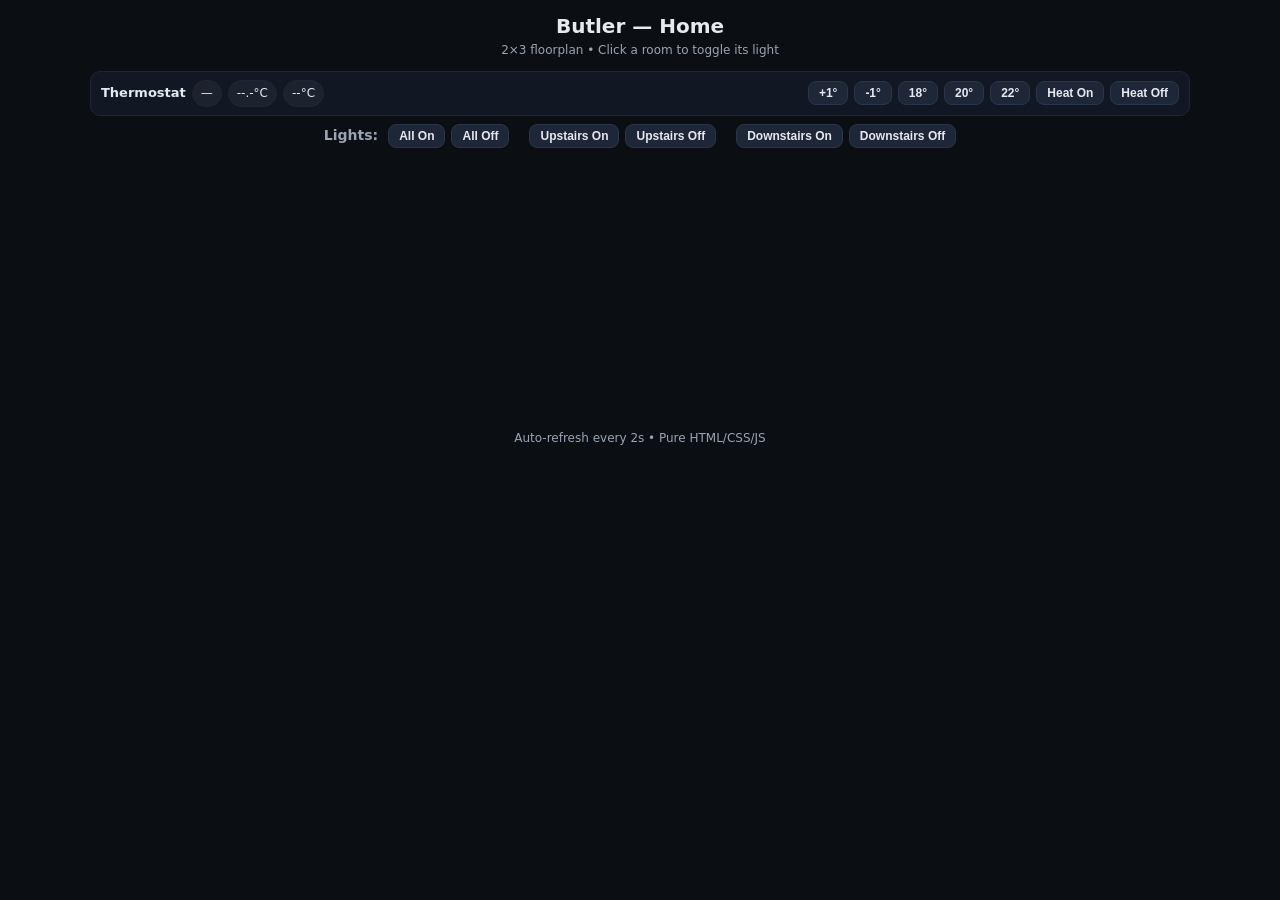
==== frontend/index.html @ 64c31430 "decent first local working text-to-text app" ====
<!doctype html>
<html lang="en">
<head>
  <meta charset="utf-8" />
  <title>Butler — Home Floorplan</title>
  <meta name="viewport" content="width=device-width, initial-scale=1" />
  <link rel="stylesheet" href="styles.css">
</head>
<body>
  <header>
    <h1>Butler — Home</h1>
    <p class="subtitle">2×3 floorplan • Click a room to toggle its light</p>

    <!-- Thermostat bar (house-level) -->
    <div id="thermo-bar" class="thermo">
      <div class="thermo-left">
        <span class="thermo-title">Thermostat</span>
        <span id="thermo-mode"    class="thermo-chip">—</span>
        <span id="thermo-current" class="thermo-chip">--.-°C</span>
        <span id="thermo-target"  class="thermo-chip">--°C</span>
      </div>
      <div class="thermo-right">
        <button class="tbtn" data-thermo="increase">+1°</button>
        <button class="tbtn" data-thermo="decrease">-1°</button>
        <button class="tbtn" data-thermo="set" data-value="18">18°</button>
        <button class="tbtn" data-thermo="set" data-value="20">20°</button>
        <button class="tbtn" data-thermo="set" data-value="22">22°</button>
        <button class="tbtn" data-thermo="on">Heat On</button>
        <button class="tbtn" data-thermo="off">Heat Off</button>
      </div>
    </div>

    <!-- Lights toolbar -->
    <div class="toolbar">
      <span class="tb-label">Lights:</span>
      <button class="tbtn" data-scope="all"        data-device="light" data-action="turn_on">All On</button>
      <button class="tbtn" data-scope="all"        data-device="light" data-action="turn_off">All Off</button>
      <span class="sep"></span>
      <button class="tbtn" data-scope="upstairs"   data-device="light" data-action="turn_on">Upstairs On</button>
      <button class="tbtn" data-scope="upstairs"   data-device="light" data-action="turn_off">Upstairs Off</button>
      <span class="sep"></span>
      <button class="tbtn" data-scope="downstairs" data-device="light" data-action="turn_on">Downstairs On</button>
      <button class="tbtn" data-scope="downstairs" data-device="light" data-action="turn_off">Downstairs Off</button>
    </div>
  </header>

  <!-- FLOORPLAN GRID (THIS PART WAS MISSING!) -->
  <main id="floorplan" class="floorplan"></main>

  <footer>Auto-refresh every 2s • Pure HTML/CSS/JS</footer>

  <script src="app.js"></script>
</body>
</html>
---- frontend/styles.css ----
:root{
  --bg:#0b0f14;
  --panel:#111723;
  --ink:#e6e9ef;
  --muted:#9aa4b2;
  --accent:#66b2ff;
  --on:#ffd54a;
  --off:#2a3547;
  --glow:rgba(255,213,74,.55);
  --border:#1e2737;
  --card:#121821;
}

/* ---------- Base ---------- */
*{box-sizing:border-box;}
body{
  margin:0;
  background:var(--bg);
  color:var(--ink);
  font:14px/1.4 system-ui,-apple-system,Segoe UI,Roboto,Arial;
}
header{text-align:center;padding:12px 10px;}
h1{margin:0;font-size:20px;}
.subtitle{color:var(--muted);font-size:12px;margin-top:2px;}
footer{text-align:center;color:var(--muted);padding:8px 0 18px;font-size:12px;}

/* ---------- Toolbar Buttons ---------- */
.toolbar{
  display:flex;
  justify-content:center;
  align-items:center;
  flex-wrap:wrap;
  gap:6px;
  margin-top:8px;
}
.tb-label{
  font-weight:600;
  color:var(--muted);
  margin-right:4px;
}
.tbtn{
  background:#1e2737;
  border:1px solid #2a3547;
  border-radius:8px;
  padding:4px 10px;
  font-size:12px;
  font-weight:600;
  cursor:pointer;
  color:var(--ink);
  transition:background .12s ease, transform .06s ease;
}
.tbtn:hover{background:#253047;}
.tbtn:active{transform:translateY(1px);}
.sep{width:8px;display:inline-block;}

/* ---------- Thermostat Bar ---------- */
.thermo{
  max-width:1100px;
  margin:8px auto 0 auto;
  background:var(--panel);
  border:1px solid var(--border);
  border-radius:10px;
  padding:8px 10px;
  display:flex;
  justify-content:space-between;
  align-items:center;
  gap:10px;
  flex-wrap:wrap;
}
.thermo-left{
  display:flex;
  align-items:center;
  gap:6px;
  flex-wrap:wrap;
}
.thermo-title{font-weight:700;font-size:13px;}
.thermo-chip{
  background:rgba(255,255,255,.05);
  border:1px solid var(--border);
  padding:4px 8px;
  border-radius:999px;
  font-size:12px;
}
.thermo-right{
  display:flex;
  gap:6px;
  flex-wrap:wrap;
}

/* ---------- Floorplan Grid ---------- */
.floorplan{
  max-width:1100px;
  margin:8px auto 0 auto;
  padding:8px 12px 16px;
  display:grid;
  gap:10px;
  grid-template-columns:repeat(3,1fr);
  grid-template-rows:repeat(2,minmax(110px,1fr));
}

/* Small screens → stack */
@media (max-width:900px){
  .floorplan{
    grid-template-columns:1fr;
    grid-template-rows:auto;
  }
}

/* ---------- Room Cards ---------- */
.room{
  background:var(--card);
  border:1px solid var(--border);
  border-radius:10px;
  padding:10px;
  display:flex;
  flex-direction:column;
  justify-content:space-between;
  cursor:pointer;
  box-shadow:0 6px 16px rgba(0,0,0,.35);
  transition:transform .08s ease, box-shadow .18s ease;
}
.room:hover{
  transform:translateY(-1px);
  box-shadow:0 10px 22px rgba(0,0,0,.42);
}
.room.active{
  box-shadow:0 10px 24px rgba(255,213,74,.18),0 10px 20px rgba(0,0,0,.35);
}

/* ---------- Room Header ---------- */
.room-header{
  display:flex;
  justify-content:space-between;
  align-items:center;
  margin-bottom:6px;
}
.room-name{
  font-size:14px;
  font-weight:700;
  text-transform:capitalize;
}
.room-status{
  display:flex;
  align-items:center;
  gap:6px;
}
.badge{
  width:10px;height:10px;border-radius:50%;
}
.badge.on{background:var(--on);box-shadow:0 0 10px var(--glow);}
.badge.off{background:var(--off);}
.status-text{
  font-size:11px;
  font-weight:600;
}
.status-text.on{color:var(--on);}
.status-text.off{color:var(--muted);}

/* ---------- Device pills ---------- */
.pills{
  display:flex;
  gap:6px;
  flex-wrap:wrap;
}
.device-pill{
  font-size:11px;
  padding:3px 8px;
  border-radius:999px;
  border:1px solid var(--border);
  background:rgba(255,255,255,.04);
  color:var(--muted);
}
/* blinds removed */

/* ---------- Buttons inside room ---------- */
.controls{
  display:flex;
  flex-wrap:wrap;
  gap:6px;
  margin-top:4px;
}
.btn{
  background:#1e2737;
  border:1px solid var(--border);
  border-radius:8px;
  padding:3px 8px;
  font-size:11px;
  font-weight:600;
  cursor:pointer;
  color:var(--ink);
  transition:background .12s ease;
}
.btn:hover{background:#253047;}
.btn:active{transform:translateY(1px);}
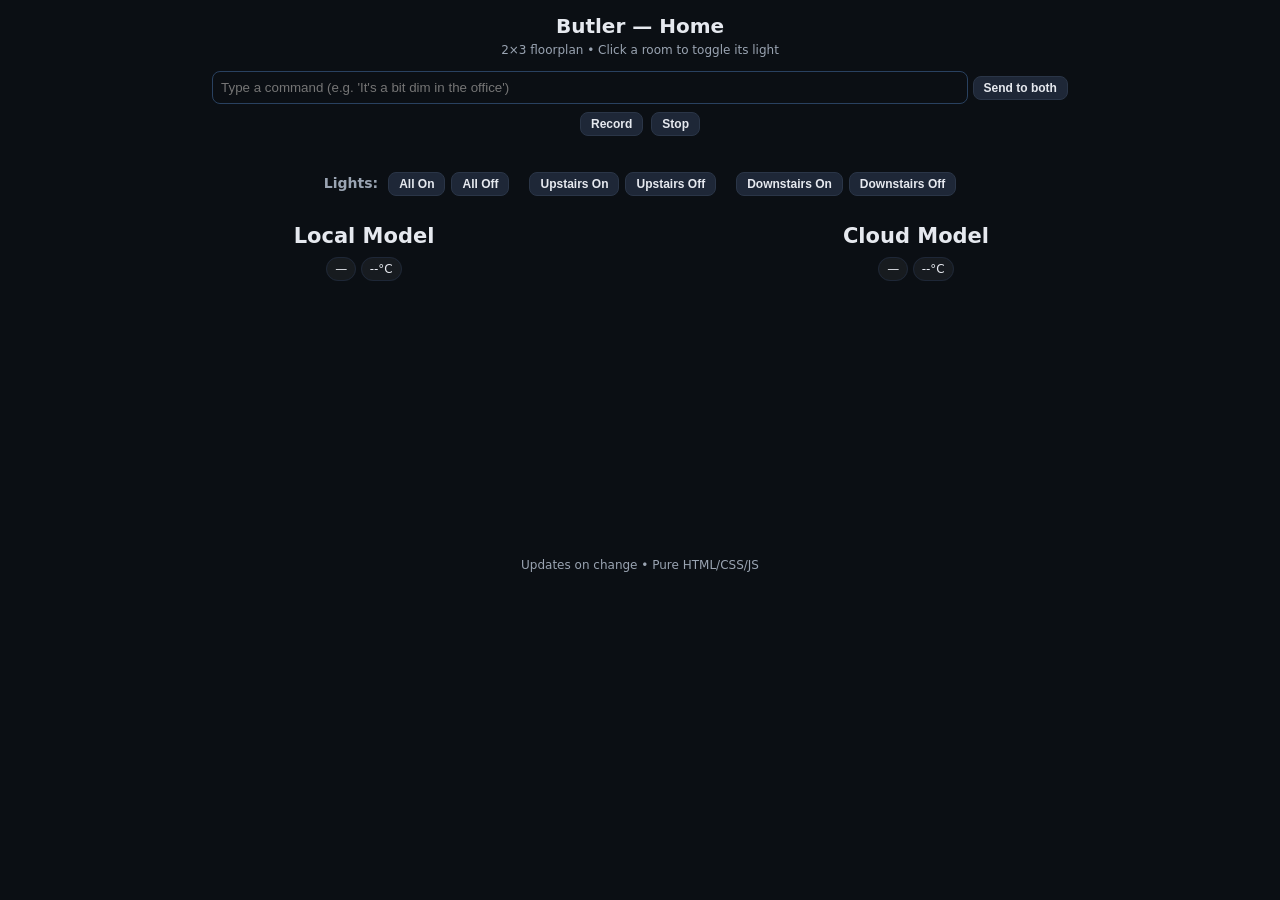
==== commit d7687201: "Added initial stt handling with manual server startup" ====
--- a/frontend/index.html
+++ b/frontend/index.html
@@ -10,25 +10,19 @@
   <header>
     <h1>Butler — Home</h1>
     <p class="subtitle">2×3 floorplan • Click a room to toggle its light</p>
+    <!-- Prompt to send to both LLMs -->
+    <div style="margin-top:10px;">
+      <input id="prompt-input" type="text" placeholder="Type a command (e.g. 'It's a bit dim in the office')" style="width:60%;padding:8px;border-radius:8px;border:1px solid #294160;background:transparent;color:inherit;"> 
+      <button id="prompt-send" class="tbtn">Send to both</button>
+    </div>
+    <!-- Voice recorder -->
+    <div style="margin-top:8px;display:flex;align-items:center;justify-content:center;gap:8px;">
+      <button id="rec-start" class="tbtn">Record</button>
+      <button id="rec-stop" class="tbtn" disabled>Stop</button>
+    </div>
+    <div id="stt-transcript" style="margin-top:8px;color:var(--muted);font-size:13px;min-height:20px;text-align:center;"></div>
 
-    <!-- Thermostat bar (house-level) -->
-    <div id="thermo-bar" class="thermo">
-      <div class="thermo-left">
-        <span class="thermo-title">Thermostat</span>
-        <span id="thermo-mode"    class="thermo-chip">—</span>
-        <span id="thermo-current" class="thermo-chip">--.-°C</span>
-        <span id="thermo-target"  class="thermo-chip">--°C</span>
-      </div>
-      <div class="thermo-right">
-        <button class="tbtn" data-thermo="increase">+1°</button>
-        <button class="tbtn" data-thermo="decrease">-1°</button>
-        <button class="tbtn" data-thermo="set" data-value="18">18°</button>
-        <button class="tbtn" data-thermo="set" data-value="20">20°</button>
-        <button class="tbtn" data-thermo="set" data-value="22">22°</button>
-        <button class="tbtn" data-thermo="on">Heat On</button>
-        <button class="tbtn" data-thermo="off">Heat Off</button>
-      </div>
-    </div>
+    <!-- Thermostat bar removed (not used) -->
 
     <!-- Lights toolbar -->
     <div class="toolbar">
@@ -44,10 +38,27 @@
     </div>
   </header>
 
-  <!-- FLOORPLAN GRID (THIS PART WAS MISSING!) -->
-  <main id="floorplan" class="floorplan"></main>
+  <!-- Two floorplans: local vs cloud -->
+  <main style="display:flex;gap:12px;flex-wrap:wrap;justify-content:center;padding:8px;">
+    <section style="flex:1;min-width:320px;max-width:540px;">
+      <h2 style="margin:6px 0 8px 0;text-align:center">Local Model</h2>
+      <div style="text-align:center;margin-bottom:6px;">
+        <span id="thermo-mode-local" class="thermo-chip">—</span>
+        <span id="thermo-target-local" class="thermo-chip">--°C</span>
+      </div>
+      <div id="floorplan-local" class="floorplan"></div>
+    </section>
+    <section style="flex:1;min-width:320px;max-width:540px;">
+      <h2 style="margin:6px 0 8px 0;text-align:center">Cloud Model</h2>
+      <div style="text-align:center;margin-bottom:6px;">
+        <span id="thermo-mode-cloud" class="thermo-chip">—</span>
+        <span id="thermo-target-cloud" class="thermo-chip">--°C</span>
+      </div>
+      <div id="floorplan-cloud" class="floorplan"></div>
+    </section>
+  </main>
 
-  <footer>Auto-refresh every 2s • Pure HTML/CSS/JS</footer>
+  <footer>Updates on change • Pure HTML/CSS/JS</footer>
 
   <script src="app.js"></script>
 </body>
--- a/frontend/styles.css
+++ b/frontend/styles.css
@@ -53,6 +53,28 @@
 .tbtn:active{transform:translateY(1px);}
 .sep{width:8px;display:inline-block;}
 
+/* Recorder transcript */
+#stt-transcript{min-height:20px;padding:4px 8px;border-radius:8px;margin-top:6px}
+
+/* Response panels under each model: reserve space to avoid layout shift */
+#resp-local, #resp-cloud{
+  min-height:56px;
+  height:56px;
+  padding:8px 10px;
+  margin:6px 10px;
+  color:var(--muted);
+  font-size:13px;
+  overflow:auto;
+  background:rgba(255,255,255,0.02);
+  border-radius:8px;
+  border:1px solid var(--border);
+}
+
+/* Smaller footprint on very small screens */
+@media (max-width:480px){
+  #resp-local, #resp-cloud{min-height:48px;height:48px;font-size:12px}
+}
+
 /* ---------- Thermostat Bar ---------- */
 .thermo{
   max-width:1100px;
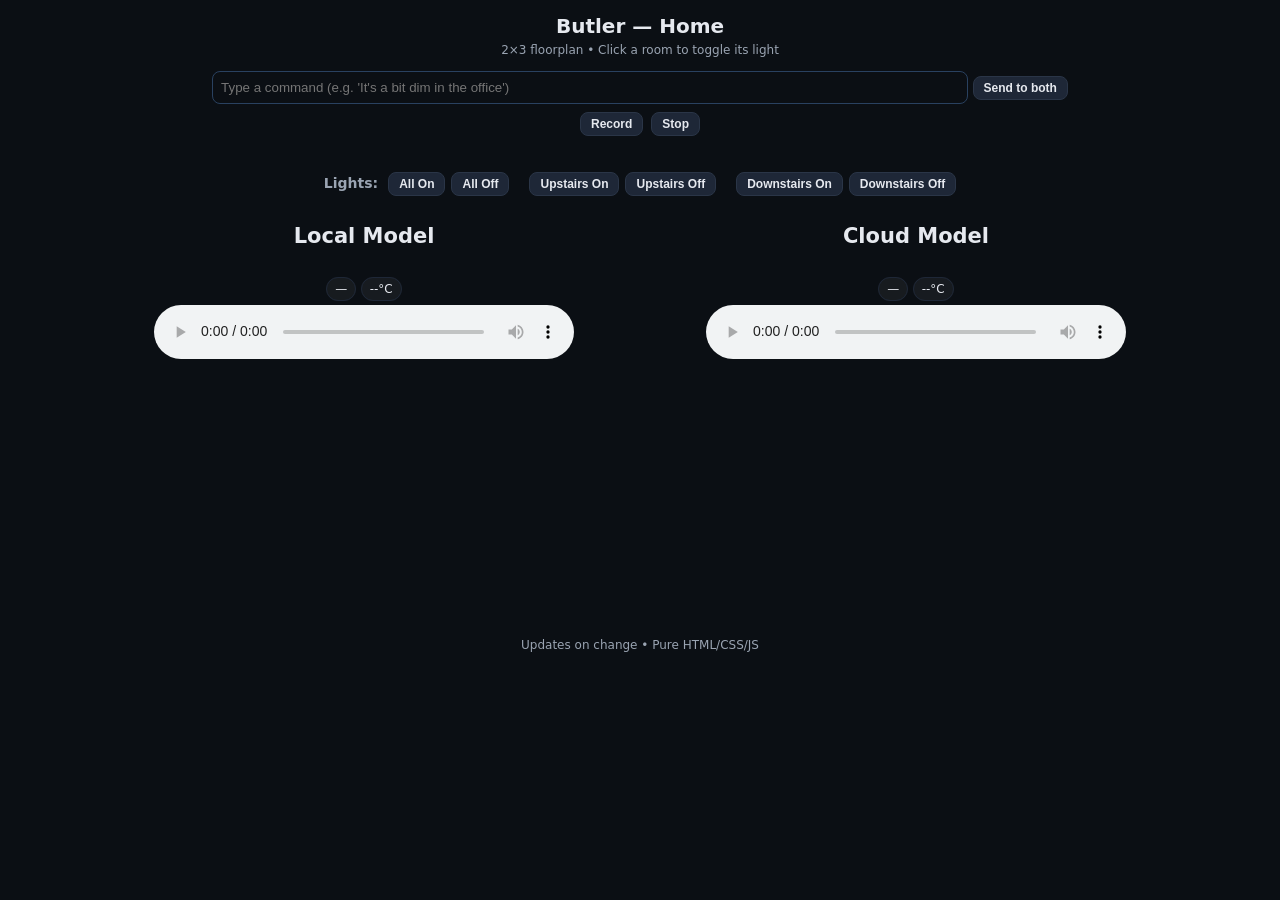
==== commit 84317588: "added tts pipeline too" ====
--- a/frontend/index.html
+++ b/frontend/index.html
@@ -21,6 +21,7 @@
       <button id="rec-stop" class="tbtn" disabled>Stop</button>
     </div>
     <div id="stt-transcript" style="margin-top:8px;color:var(--muted);font-size:13px;min-height:20px;text-align:center;"></div>
+    
 
     <!-- Thermostat bar removed (not used) -->
 
@@ -43,17 +44,25 @@
     <section style="flex:1;min-width:320px;max-width:540px;">
       <h2 style="margin:6px 0 8px 0;text-align:center">Local Model</h2>
       <div style="text-align:center;margin-bottom:6px;">
+        <div id="tts-timings-local" style="font-size:12px;color:var(--muted);margin-bottom:4px;min-height:16px;"></div>
         <span id="thermo-mode-local" class="thermo-chip">—</span>
         <span id="thermo-target-local" class="thermo-chip">--°C</span>
       </div>
+        <div style="text-align:center;margin-bottom:8px;">
+          <audio id="player-local" controls style="width:90%;max-width:420px;margin:6px auto 0;display:block;"></audio>
+        </div>
       <div id="floorplan-local" class="floorplan"></div>
     </section>
     <section style="flex:1;min-width:320px;max-width:540px;">
       <h2 style="margin:6px 0 8px 0;text-align:center">Cloud Model</h2>
       <div style="text-align:center;margin-bottom:6px;">
+        <div id="tts-timings-cloud" style="font-size:12px;color:var(--muted);margin-bottom:4px;min-height:16px;"></div>
         <span id="thermo-mode-cloud" class="thermo-chip">—</span>
         <span id="thermo-target-cloud" class="thermo-chip">--°C</span>
       </div>
+        <div style="text-align:center;margin-bottom:8px;">
+          <audio id="player-cloud" controls style="width:90%;max-width:420px;margin:6px auto 0;display:block;"></audio>
+        </div>
       <div id="floorplan-cloud" class="floorplan"></div>
     </section>
   </main>
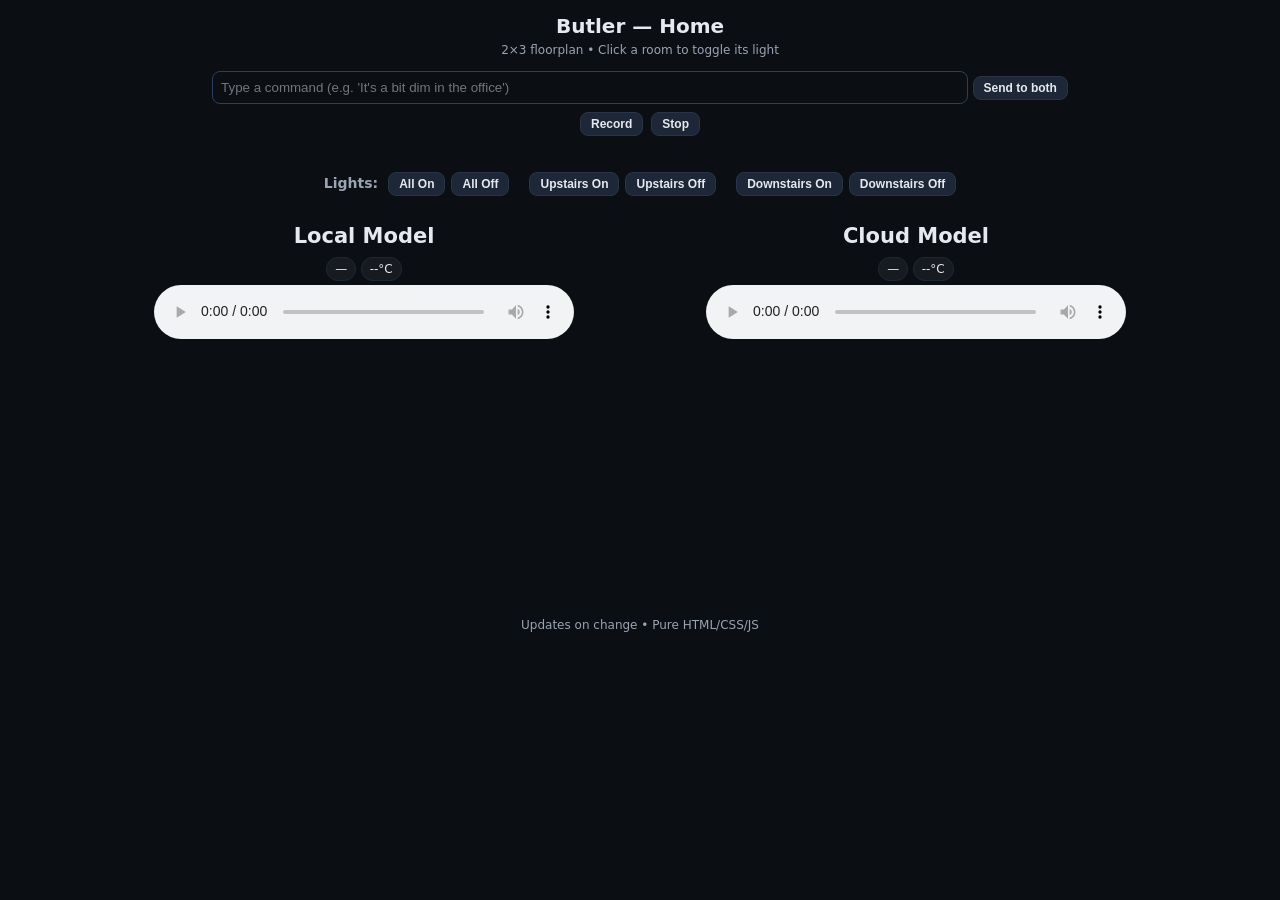
==== commit 238ad371: "latest changes for STT, TTT, TTS and support for thermostat and lights" ====
--- a/frontend/index.html
+++ b/frontend/index.html
@@ -44,7 +44,6 @@
     <section style="flex:1;min-width:320px;max-width:540px;">
       <h2 style="margin:6px 0 8px 0;text-align:center">Local Model</h2>
       <div style="text-align:center;margin-bottom:6px;">
-        <div id="tts-timings-local" style="font-size:12px;color:var(--muted);margin-bottom:4px;min-height:16px;"></div>
         <span id="thermo-mode-local" class="thermo-chip">—</span>
         <span id="thermo-target-local" class="thermo-chip">--°C</span>
       </div>
@@ -56,7 +55,6 @@
     <section style="flex:1;min-width:320px;max-width:540px;">
       <h2 style="margin:6px 0 8px 0;text-align:center">Cloud Model</h2>
       <div style="text-align:center;margin-bottom:6px;">
-        <div id="tts-timings-cloud" style="font-size:12px;color:var(--muted);margin-bottom:4px;min-height:16px;"></div>
         <span id="thermo-mode-cloud" class="thermo-chip">—</span>
         <span id="thermo-target-cloud" class="thermo-chip">--°C</span>
       </div>
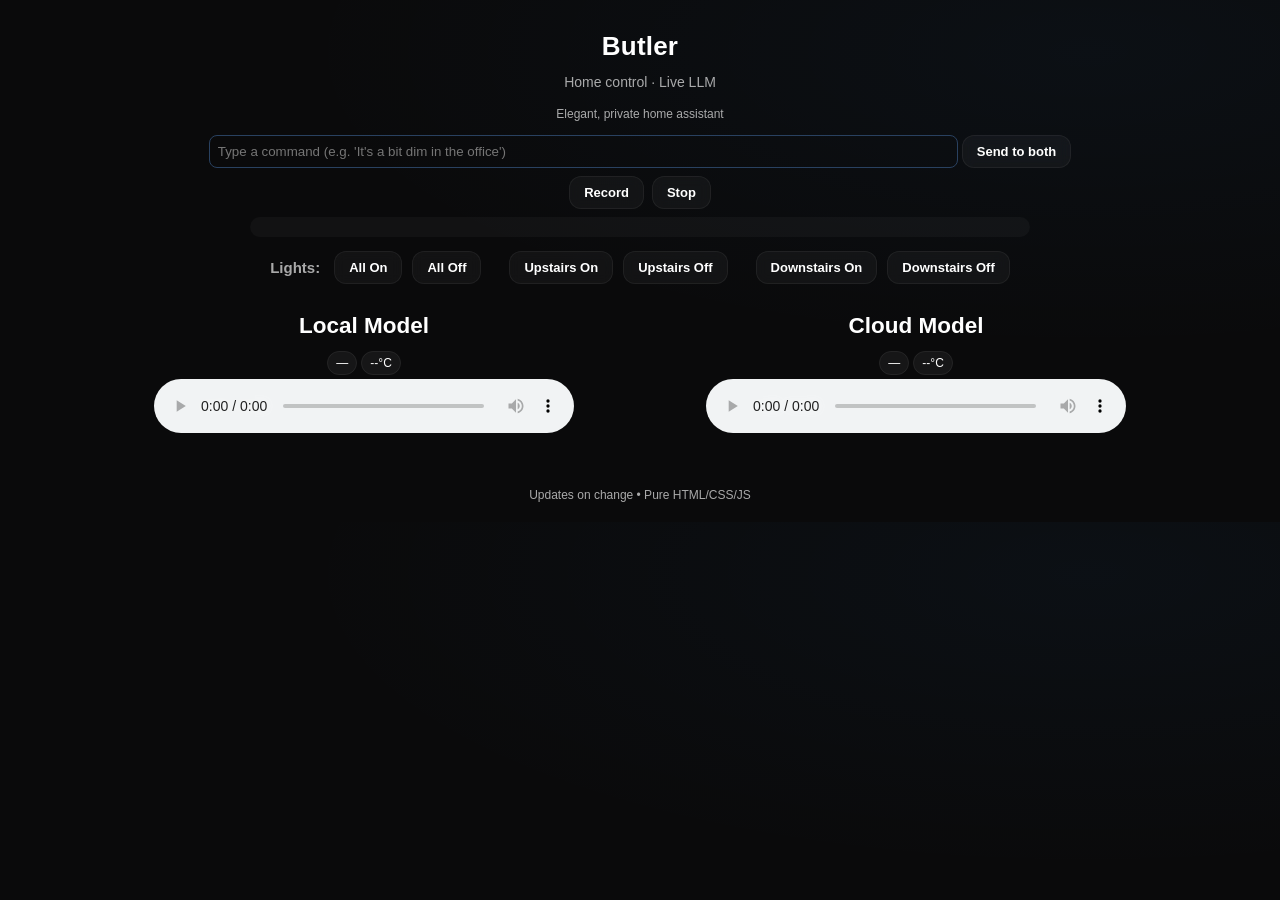
==== commit 4625600c: "adjust frontend and fix some responses" ====
--- a/frontend/index.html
+++ b/frontend/index.html
@@ -8,8 +8,9 @@
 </head>
 <body>
   <header>
-    <h1>Butler — Home</h1>
-    <p class="subtitle">2×3 floorplan • Click a room to toggle its light</p>
+    <h1>Butler</h1>
+    <p class="subtitle">Home control · Live LLM</p>
+    <p class="hero-note">Elegant, private home assistant</p>
     <!-- Prompt to send to both LLMs -->
     <div style="margin-top:10px;">
       <input id="prompt-input" type="text" placeholder="Type a command (e.g. 'It's a bit dim in the office')" style="width:60%;padding:8px;border-radius:8px;border:1px solid #294160;background:transparent;color:inherit;"> 
--- a/frontend/styles.css
+++ b/frontend/styles.css
@@ -1,27 +1,32 @@
 :root{
-  --bg:#0b0f14;
-  --panel:#111723;
-  --ink:#e6e9ef;
-  --muted:#9aa4b2;
-  --accent:#66b2ff;
-  --on:#ffd54a;
-  --off:#2a3547;
-  --glow:rgba(255,213,74,.55);
-  --border:#1e2737;
-  --card:#121821;
+  --bg:#0a0a0b; /* near-black Apple-style */
+  --panel:rgba(255,255,255,0.02);
+  --ink:#ffffff;
+  --muted:rgba(255,255,255,0.65);
+  --accent:#2997ff; /* subtle blue accent */
+  --accent-strong:#4fb3ff;
+  --accent-glow:rgba(41,151,255,0.18);
+  --on:#ffcc00;
+  --off:#26313f;
+  --border:rgba(255,255,255,0.06);
+  --glass: rgba(255,255,255,0.03);
+  --radius:12px;
 }
 
 /* ---------- Base ---------- */
 *{box-sizing:border-box;}
 body{
   margin:0;
-  background:var(--bg);
+  background: radial-gradient(800px 300px at 85% 10%, rgba(41,151,255,0.04), transparent), var(--bg);
   color:var(--ink);
-  font:14px/1.4 system-ui,-apple-system,Segoe UI,Roboto,Arial;
-}
-header{text-align:center;padding:12px 10px;}
-h1{margin:0;font-size:20px;}
-.subtitle{color:var(--muted);font-size:12px;margin-top:2px;}
+  font:15px/1.45 -apple-system, BlinkMacSystemFont, 'Segoe UI', Roboto, 'Helvetica Neue', Arial;
+  -webkit-font-smoothing:antialiased;
+  -moz-osx-font-smoothing:grayscale;
+}
+header{text-align:center;padding:28px 16px 12px;}
+h1{margin:0;font-size:26px;letter-spacing:0.2px;font-weight:600}
+.subtitle{color:var(--muted);font-size:14px;margin-top:6px;}
+.hero-note{color:var(--muted);font-size:12px;margin-top:8px}
 footer{text-align:center;color:var(--muted);padding:8px 0 18px;font-size:12px;}
 
 /* ---------- Toolbar Buttons ---------- */
@@ -30,8 +35,8 @@
   justify-content:center;
   align-items:center;
   flex-wrap:wrap;
-  gap:6px;
-  margin-top:8px;
+  gap:10px;
+  margin-top:14px;
 }
 .tb-label{
   font-weight:600;
@@ -39,22 +44,24 @@
   margin-right:4px;
 }
 .tbtn{
-  background:#1e2737;
-  border:1px solid #2a3547;
-  border-radius:8px;
-  padding:4px 10px;
-  font-size:12px;
+  background: rgba(255,255,255,0.04);
+  border: 1px solid var(--border);
+  border-radius:var(--radius);
+  padding:8px 14px;
+  font-size:13px;
   font-weight:600;
   cursor:pointer;
   color:var(--ink);
-  transition:background .12s ease, transform .06s ease;
-}
-.tbtn:hover{background:#253047;}
-.tbtn:active{transform:translateY(1px);}
+  backdrop-filter: blur(6px) saturate(120%);
+  transition:transform .12s ease, background .12s ease, box-shadow .12s ease;
+}
+.tbtn:hover{ background: rgba(255,255,255,0.06); transform:translateY(-3px); }
+.tbtn:active{ transform:translateY(0); }
 .sep{width:8px;display:inline-block;}
 
 /* Recorder transcript */
 #stt-transcript{min-height:20px;padding:4px 8px;border-radius:8px;margin-top:6px}
+#stt-transcript{min-height:20px;padding:8px 12px;border-radius:10px;margin-top:12px;background:var(--glass);color:var(--muted);max-width:780px;margin-left:auto;margin-right:auto}
 
 /* Response panels under each model: reserve space to avoid layout shift */
 #resp-local, #resp-cloud{
@@ -111,13 +118,13 @@
 
 /* ---------- Floorplan Grid ---------- */
 .floorplan{
-  max-width:1100px;
-  margin:8px auto 0 auto;
-  padding:8px 12px 16px;
+  max-width:1150px;
+  margin:18px auto 0 auto;
+  padding:10px;
   display:grid;
-  gap:10px;
+  gap:18px;
   grid-template-columns:repeat(3,1fr);
-  grid-template-rows:repeat(2,minmax(110px,1fr));
+  grid-auto-rows:minmax(140px,1fr);
 }
 
 /* Small screens → stack */
@@ -130,23 +137,22 @@
 
 /* ---------- Room Cards ---------- */
 .room{
-  background:var(--card);
-  border:1px solid var(--border);
-  border-radius:10px;
-  padding:10px;
+  background: rgba(255,255,255,0.02);
+  border: 1px solid rgba(255,255,255,0.03);
+  border-radius:14px;
+  padding:14px;
   display:flex;
   flex-direction:column;
   justify-content:space-between;
   cursor:pointer;
-  box-shadow:0 6px 16px rgba(0,0,0,.35);
-  transition:transform .08s ease, box-shadow .18s ease;
-}
-.room:hover{
-  transform:translateY(-1px);
-  box-shadow:0 10px 22px rgba(0,0,0,.42);
-}
+  transition:transform .12s ease, box-shadow .12s ease, border-color .12s ease, background .12s ease;
+}
+.room:hover{ transform:translateY(-4px); box-shadow: 0 8px 24px rgba(0,0,0,0.55); }
 .room.active{
-  box-shadow:0 10px 24px rgba(255,213,74,.18),0 10px 20px rgba(0,0,0,.35);
+  transform:translateY(-6px) scale(1.01);
+  border-color:var(--accent-strong);
+  background: linear-gradient(180deg, rgba(79,179,255,0.02), rgba(255,255,255,0.01));
+  box-shadow: 0 18px 46px var(--accent-glow);
 }
 
 /* ---------- Room Header ---------- */
@@ -157,8 +163,8 @@
   margin-bottom:6px;
 }
 .room-name{
-  font-size:14px;
-  font-weight:700;
+  font-size:15px;
+  font-weight:600;
   text-transform:capitalize;
 }
 .room-status{
@@ -166,17 +172,41 @@
   align-items:center;
   gap:6px;
 }
-.badge{
-  width:10px;height:10px;border-radius:50%;
-}
-.badge.on{background:var(--on);box-shadow:0 0 10px var(--glow);}
-.badge.off{background:var(--off);}
-.status-text{
-  font-size:11px;
-  font-weight:600;
-}
-.status-text.on{color:var(--on);}
-.status-text.off{color:var(--muted);}
+.badge{ width:12px; height:12px; border-radius:50%; position:relative; }
+.badge.on{ background:var(--on); box-shadow:0 0 18px rgba(255,204,51,0.22); }
+.badge.off{ background:var(--off); }
+.status-text{ font-size:12px; font-weight:600; }
+.status-text.on{ color:var(--on); }
+.status-text.off{ color:var(--muted); }
+
+/* pulse ring for active lights */
+.badge.on::after{
+  content:"";
+  position:absolute;
+  left:50%;
+  top:50%;
+  transform:translate(-50%,-50%);
+  width:18px;
+  height:18px;
+  border-radius:50%;
+  background:transparent;
+  box-shadow:0 0 0 0 rgba(255,204,51,0.16);
+  animation:lightPulse 1600ms infinite ease-out;
+}
+
+@keyframes lightPulse{
+  0%{ box-shadow:0 0 0 0 rgba(255,204,51,0.18); }
+  60%{ box-shadow:0 0 0 10px rgba(255,204,51,0.02); }
+  100%{ box-shadow:0 0 0 0 rgba(255,204,51,0); }
+}
+
+/* accent device pill when room active */
+.room.active .device-pill{
+  background:var(--accent-strong);
+  color:#00121a;
+  border-color:rgba(0,0,0,0.06);
+  box-shadow:0 6px 18px rgba(41,151,255,0.06) inset;
+}
 
 /* ---------- Device pills ---------- */
 .pills{
@@ -192,7 +222,7 @@
   background:rgba(255,255,255,.04);
   color:var(--muted);
 }
-/* blinds removed */
+/* blinds removed (legacy) */
 
 /* ---------- Buttons inside room ---------- */
 .controls{
@@ -202,15 +232,15 @@
   margin-top:4px;
 }
 .btn{
-  background:#1e2737;
-  border:1px solid var(--border);
-  border-radius:8px;
-  padding:3px 8px;
-  font-size:11px;
+  background: transparent;
+  border:1px solid rgba(255,255,255,0.04);
+  border-radius:10px;
+  padding:8px 12px;
+  font-size:13px;
   font-weight:600;
   cursor:pointer;
   color:var(--ink);
-  transition:background .12s ease;
-}
-.btn:hover{background:#253047;}
-.btn:active{transform:translateY(1px);}+  transition:background .12s ease, transform .08s ease;
+}
+.btn:hover{ background: rgba(255,255,255,0.04); transform:translateY(-2px); }
+.btn:active{ transform:translateY(0); }
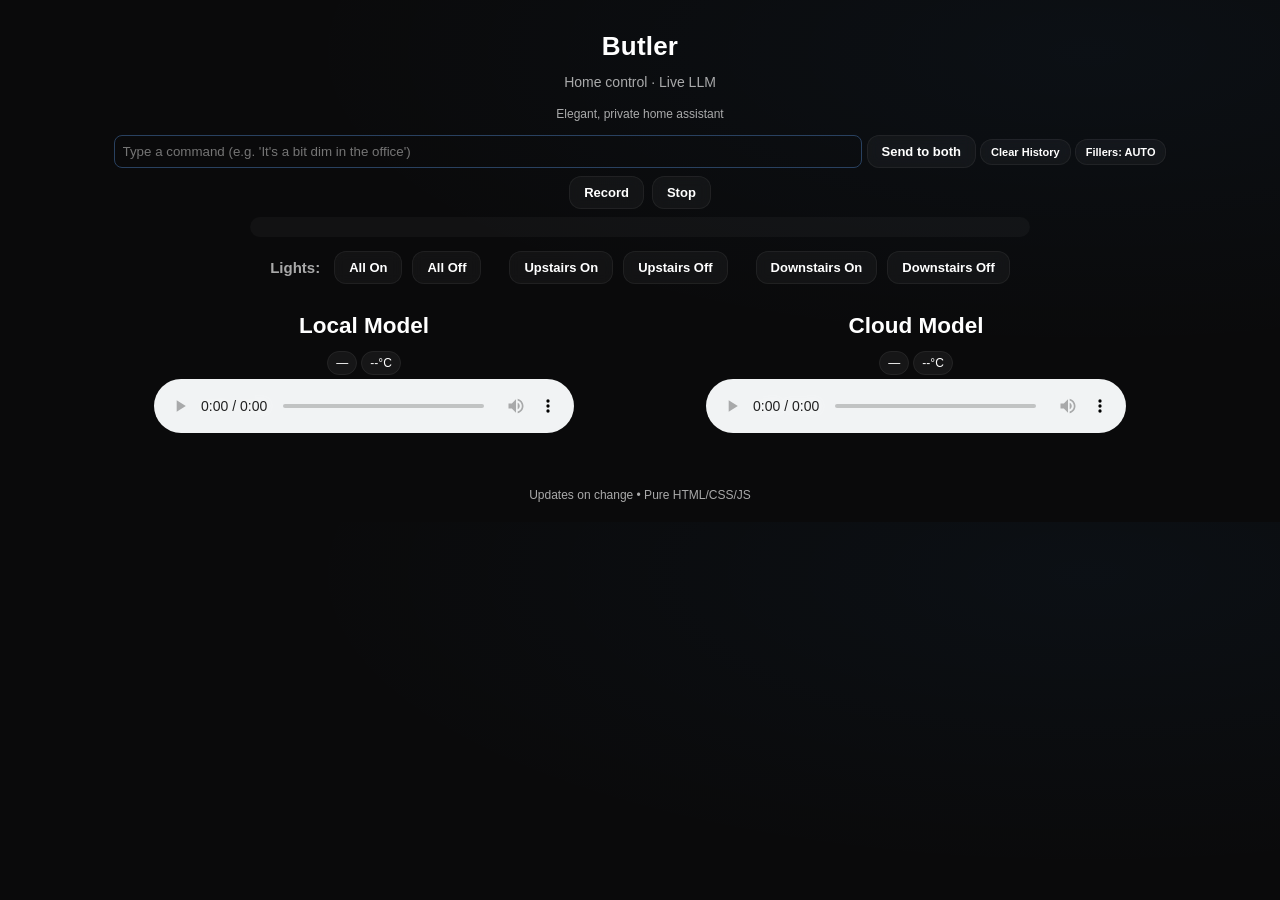
==== commit a93ef3c8: "weather tool calling added" ====
--- a/frontend/index.html
+++ b/frontend/index.html
@@ -15,6 +15,8 @@
     <div style="margin-top:10px;">
       <input id="prompt-input" type="text" placeholder="Type a command (e.g. 'It's a bit dim in the office')" style="width:60%;padding:8px;border-radius:8px;border:1px solid #294160;background:transparent;color:inherit;"> 
       <button id="prompt-send" class="tbtn">Send to both</button>
+      <button id="clear-history" class="tbtn" style="font-size:11px;padding:6px 10px;">Clear History</button>
+      <button id="filler-toggle" class="tbtn" style="font-size:11px;padding:6px 10px;" title="Toggle filler responses">Fillers: <span id="filler-mode">AUTO</span></button>
     </div>
     <!-- Voice recorder -->
     <div style="margin-top:8px;display:flex;align-items:center;justify-content:center;gap:8px;">
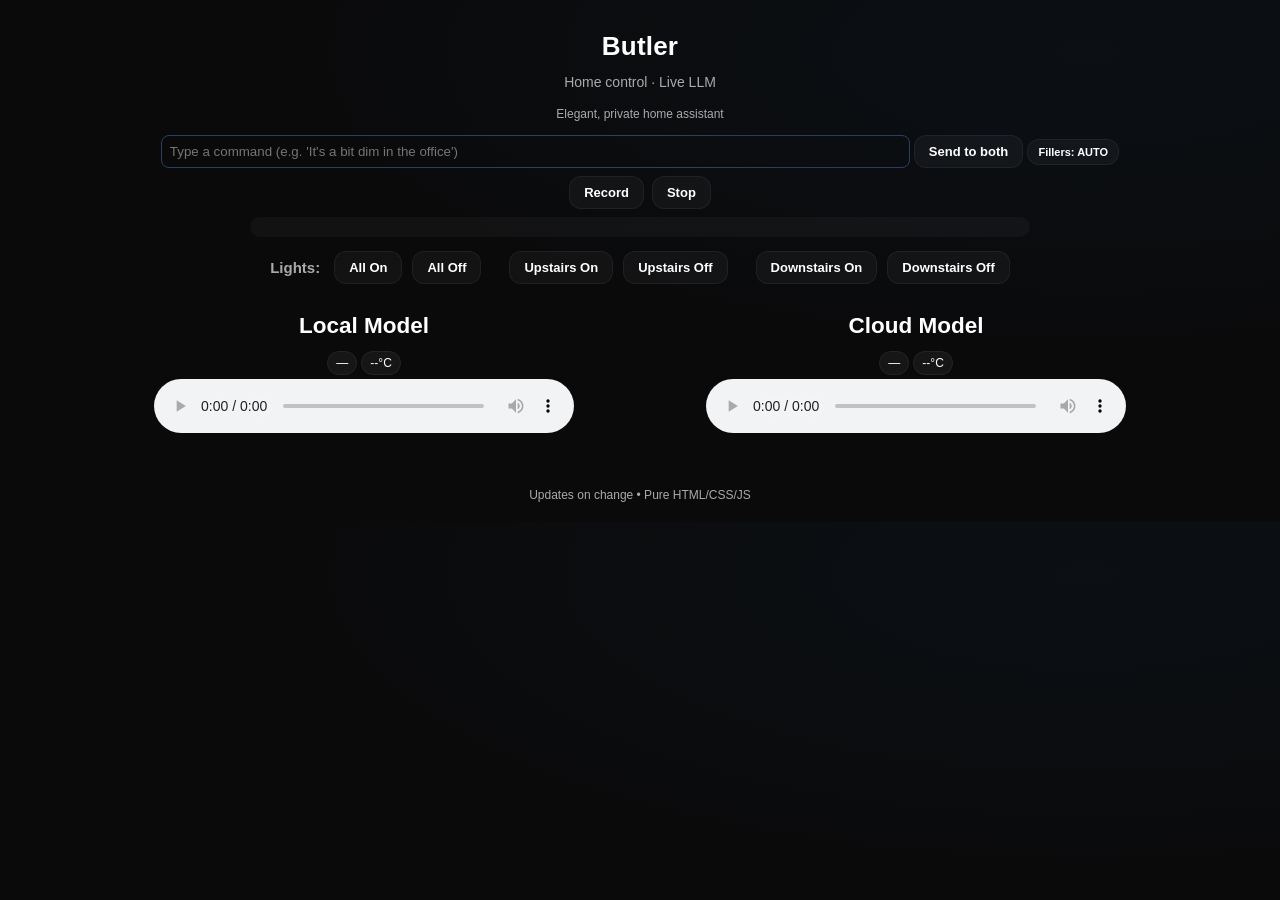
==== commit 96ffad04: "weather included, fixed bug where cloud randomly falls back to local" ====
--- a/frontend/index.html
+++ b/frontend/index.html
@@ -15,7 +15,6 @@
     <div style="margin-top:10px;">
       <input id="prompt-input" type="text" placeholder="Type a command (e.g. 'It's a bit dim in the office')" style="width:60%;padding:8px;border-radius:8px;border:1px solid #294160;background:transparent;color:inherit;"> 
       <button id="prompt-send" class="tbtn">Send to both</button>
-      <button id="clear-history" class="tbtn" style="font-size:11px;padding:6px 10px;">Clear History</button>
       <button id="filler-toggle" class="tbtn" style="font-size:11px;padding:6px 10px;" title="Toggle filler responses">Fillers: <span id="filler-mode">AUTO</span></button>
     </div>
     <!-- Voice recorder -->
